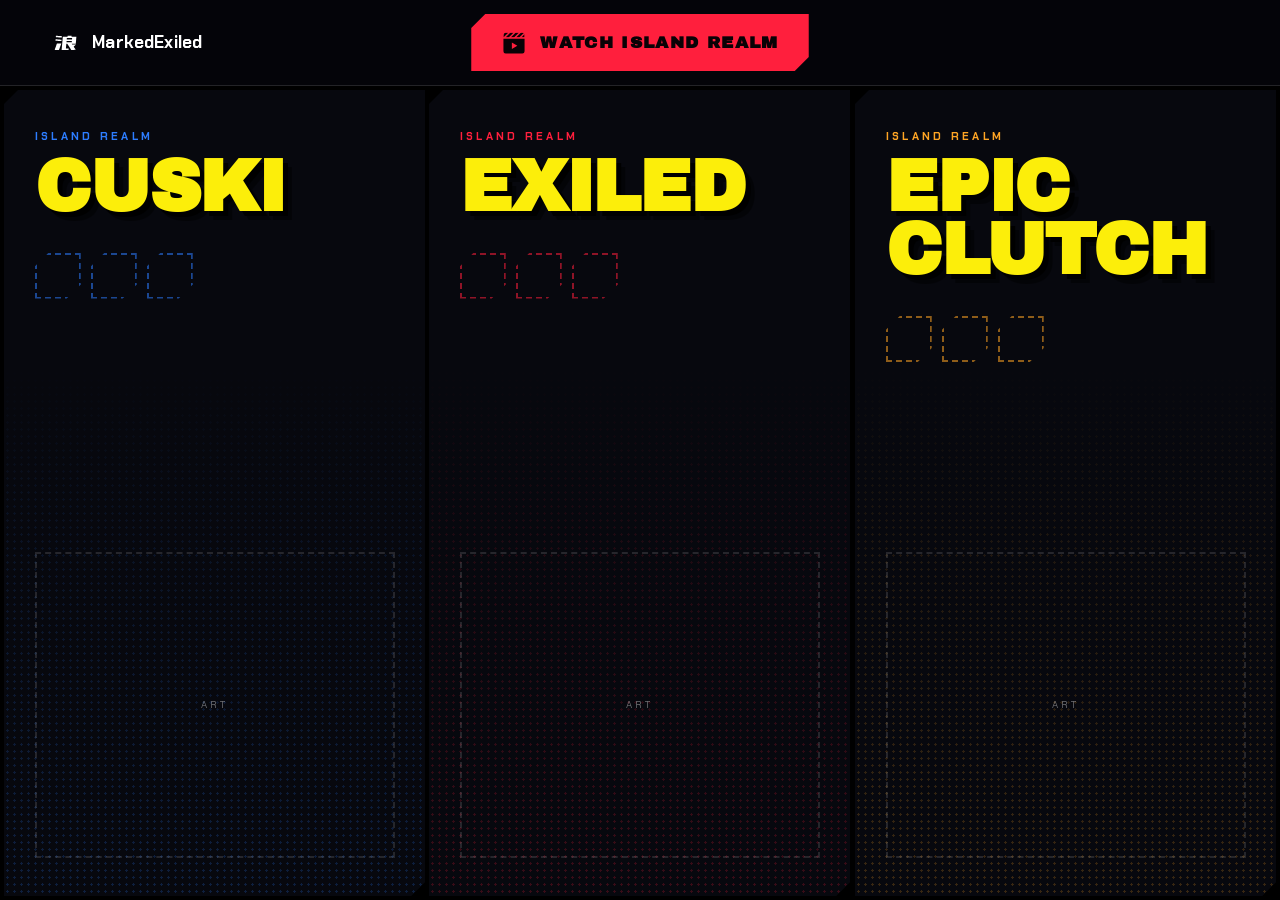
==== islandrealm/index.html @ c0cbd0d2 "Island Realm: yellow names on bare panels Removed the colour wash from behind the lettering entirely" ====
<!DOCTYPE html>
<html lang="en">
<head>
<meta charset="utf-8">
<meta name="viewport" content="width=device-width, initial-scale=1">

<title>Island Realm - Cast &amp; Socials</title>
<meta name="description" content="The cast behind Island Realm, the scripted cinematic Minecraft series: Cuski, Exiled and EpicClutch. Follow each of us, and watch the series at islandrealm.net.">
<link rel="canonical" href="https://www.markedexiled.com/islandrealm/">
<meta name="robots" content="index, follow, max-image-preview:large">
<meta name="author" content="Exiled">
<meta name="theme-color" content="#05060A">

<meta property="og:type" content="website">
<meta property="og:site_name" content="MarkedExiled">
<meta property="og:url" content="https://www.markedexiled.com/islandrealm/">
<meta property="og:title" content="Island Realm - Cast &amp; Socials">
<meta property="og:description" content="The cast behind Island Realm: Cuski, Exiled and EpicClutch.">
<meta property="og:image" content="https://www.markedexiled.com/assets/og-image.png">
<meta property="og:image:width" content="1200">
<meta property="og:image:height" content="630">
<meta property="og:locale" content="en_GB">

<meta name="twitter:card" content="summary_large_image">
<meta name="twitter:title" content="Island Realm - Cast &amp; Socials">
<meta name="twitter:description" content="The cast behind Island Realm: Cuski, Exiled and EpicClutch.">
<meta name="twitter:image" content="https://www.markedexiled.com/assets/og-image.png">

<link rel="icon" href="../assets/exiled.svg" type="image/svg+xml">
<link rel="apple-touch-icon" href="../assets/og-image.png">
<link rel="preconnect" href="https://fonts.googleapis.com">
<link rel="preconnect" href="https://fonts.gstatic.com" crossorigin>
<link rel="stylesheet" href="https://fonts.googleapis.com/css2?family=Archivo+Black&family=Chakra+Petch:wght@600;700&family=Inter:wght@400;500;600;700;800&display=swap">
<link rel="stylesheet" href="../css/tokens.css">
<link rel="stylesheet" href="../css/base.css">
<link rel="stylesheet" href="../css/islandrealm.css">
</head>

<body data-page="islandrealm">

<svg class="mark-defs" width="0" height="0" aria-hidden="true" focusable="false">
    <defs>
      <g id="exiledMark" transform="translate(0,600) scale(0.1,-0.1)" fill="currentColor" stroke="none">
        <path d="M986 4429 c-2 -8 -9 -70 -14 -139 -11 -136 -10 -140 43 -140 17 0 280 -16 584 -35 305 -19 555 -34 557 -33 7 8 24 272 17 278 -4 4 -244 21 -533 39 -289 18 -553 35 -587 38 -48 4 -64 3 -67 -8z"/>
        <path d="M3315 4355 l-7 -85 -473 0 -474 0 -5 -52 c-4 -29 -20 -213 -36 -408 -132 -1563 -180 -2130 -185 -2162 l-5 -38 694 0 693 0 7 70 c3 39 9 102 12 140 l7 70 -277 0 c-152 0 -276 3 -276 6 0 15 70 857 75 902 l6 52 87 0 87 0 405 -620 405 -620 453 0 c445 0 453 0 442 19 -5 11 -96 152 -202 313 -105 161 -193 300 -195 308 -3 10 81 97 231 240 l236 225 -340 3 -341 2 -27 -25 c-15 -14 -30 -25 -34 -25 -6 0 -118 166 -118 175 0 3 180 5 400 5 349 0 400 2 400 15 0 8 27 324 60 702 33 379 60 691 60 695 0 4 -219 9 -487 10 l-487 3 2 55 c2 30 5 67 8 83 l6 27 -400 0 -400 0 -7 -85z m901 -467 c-4 -57 -9 -122 -13 -145 l-5 -43 -525 0 -526 0 7 113 c4 61 10 127 13 145 l5 32 525 0 526 0 -7 -102z m-51 -570 c-4 -57 -10 -121 -14 -143 l-7 -40 -523 -3 -524 -2 7 82 c3 46 9 111 13 146 l6 62 524 0 525 0 -7 -102z"/>
        <path d="M925 3726 c-5 -16 -26 -269 -23 -272 4 -3 1111 -74 1159 -74 l36 0 11 137 c7 75 10 138 8 140 -4 4 -174 16 -771 52 -181 11 -349 22 -373 25 -27 2 -45 -1 -47 -8z"/>
        <path d="M1189 2883 c-6 -16 -85 -235 -175 -488 -91 -253 -191 -532 -223 -620 l-58 -160 431 -3 c236 -1 433 1 437 5 4 5 105 280 224 613 120 333 223 622 231 643 l13 37 -435 0 -434 0 -11 -27z"/>
      </g>
    </defs>
  </svg>

<!-- the clapper on the watch button -->
<svg class="mark-defs" width="0" height="0" aria-hidden="true" focusable="false">
  <defs>
    <clipPath id="irSlate">
      <path d="M92 48h328a44 44 0 0 1 44 44v56H48V92a44 44 0 0 1 44-44z"/>
    </clipPath>
    <g id="irClapper">
      <g clip-path="url(#irSlate)">
        <path d="M-120 148 L-20 48 H42 L-58 148 Z"/>
        <path d="M-16 148 L84 48 H146 L46 148 Z"/>
        <path d="M88 148 L188 48 H250 L150 148 Z"/>
        <path d="M192 148 L292 48 H354 L254 148 Z"/>
        <path d="M296 148 L396 48 H458 L358 148 Z"/>
        <path d="M400 148 L500 48 H562 L462 148 Z"/>
      </g>
      <path fill-rule="evenodd" d="M48 172h416v248a44 44 0 0 1-44 44H92a44 44 0 0 1-44-44V172z
                                   M214 244 L322 310 L214 376 Z"/>
    </g>
  </defs>
</svg>

<div class="page" id="page">

  <header class="nav ir-nav">
    <a class="nav__brand" href="/" data-wipe aria-label="MarkedExiled — home">
      <svg class="nav__mark" viewBox="0 0 600 600" aria-hidden="true" focusable="false">
        <use href="#exiledMark"/>
      </svg>
      <span class="nav__word">MarkedExiled</span>
    </a>

    <a class="watch" href="https://islandrealm.net/" target="_blank" rel="noopener">
      <svg class="watch__icon" viewBox="0 0 512 512" aria-hidden="true" focusable="false">
        <use href="#irClapper"/>
      </svg>
      <span class="watch__text glitch" data-text="Watch Island Realm">Watch Island Realm</span>
      <span class="tearlines" aria-hidden="true"></span>
    </a>

    <span class="ir-nav__pad" aria-hidden="true"></span>
  </header>

  <main class="cast">

    <section class="cast__panel cast__panel--cuski">
      <span class="cast__halftone" aria-hidden="true"></span>

      <div class="cast__top">
        <p class="cast__role">Island Realm</p>
        <h1 class="cast__name">Cuski</h1>

        <div class="cast__socials" aria-label="Cuski — socials">
          <span class="cast__slot"></span>
          <span class="cast__slot"></span>
          <span class="cast__slot"></span>
        </div>
      </div>

      <div class="cast__art" aria-hidden="true"><span>Art</span></div>
    </section>

    <section class="cast__panel cast__panel--exiled">
      <span class="cast__halftone" aria-hidden="true"></span>

      <div class="cast__top">
        <p class="cast__role">Island Realm</p>
        <h2 class="cast__name">Exiled</h2>

        <div class="cast__socials" aria-label="Exiled — socials">
          <span class="cast__slot"></span>
          <span class="cast__slot"></span>
          <span class="cast__slot"></span>
        </div>
      </div>

      <div class="cast__art" aria-hidden="true"><span>Art</span></div>
    </section>

    <section class="cast__panel cast__panel--epic">
      <span class="cast__halftone" aria-hidden="true"></span>

      <div class="cast__top">
        <p class="cast__role">Island Realm</p>
        <h2 class="cast__name">Epic<wbr>Clutch</h2>

        <div class="cast__socials" aria-label="EpicClutch — socials">
          <span class="cast__slot"></span>
          <span class="cast__slot"></span>
          <span class="cast__slot"></span>
        </div>
      </div>

      <div class="cast__art" aria-hidden="true"><span>Art</span></div>
    </section>

  </main>

</div>

<!-- ===== Page transition: the picture tears ===== -->
<div class="tear" id="tear" aria-hidden="true">
  <span class="tear__wash"></span>
  <span class="tear__feed"></span>
  <span class="tear__feed tear__feed--b"></span>
  <span class="tear__bars"></span>
  <div class="tear__halves" id="tearHalves"></div>
  <span class="tear__glow"></span>
</div>

<script src="../js/site.js"></script>
</body>
</html>
---- css/tokens.css ----
/* ============================================================
   Blackwall — design tokens
   The Blackwall is the crimson ICE barrier holding rogue AIs
   out of the Net. Red and black carry everything - there is no
   second channel. A cyan split reads as generic chromatic
   aberration; red ICE tearing through black reads as the wall.
   ============================================================ */

:root {
  /* red */
  --wall:       #FF1F3D;
  --wall-hot:   #FF4D5F;
  --wall-deep:  #8B0A1E;
  --wall-12:    rgba(255, 31, 61, 0.12);
  --wall-24:    rgba(255, 31, 61, 0.24);
  --wall-45:    rgba(255, 31, 61, 0.45);

  /* ground */
  --ground:     #05060A;
  --panel:      #0B0D12;
  --panel-hi:   #11141C;

  /* ink - names kept from the old sheet so markup ports cleanly */
  --ink:        #ffffff;
  --ink-60:     rgba(255, 255, 255, 0.62);
  --ink-40:     rgba(255, 255, 255, 0.42);
  --hairline:   rgba(255, 255, 255, 0.12);

  /* geometry */
  --nav-h:      68px;
  --edge:       clamp(18px, 4vw, 56px);
  --chamfer:    14px;
  --measure:    68ch;

  /* type */
  --display: 'Chakra Petch', 'Inter', system-ui, sans-serif;
  --body:    'Inter', system-ui, -apple-system, Segoe UI, Roboto, sans-serif;

  /* motion */
  --ease-out:  cubic-bezier(0.22, 1, 0.36, 1);
  --ease-in:   cubic-bezier(0.55, 0.05, 0.25, 1);
}

/* The chamfer polygon, cut on two opposite corners. Any element can
   opt in with `clip-path: var(--cut)` and tune its own --c. */
:root {
  --c: var(--chamfer);
  --cut: polygon(
    var(--c) 0,
    100% 0,
    100% calc(100% - var(--c)),
    calc(100% - var(--c)) 100%,
    0 100%,
    0 var(--c)
  );
}
---- css/base.css ----
/* ============================================================
   Blackwall — reset, typography, shared primitives
   ============================================================ */

*, *::before, *::after { box-sizing: border-box; }

/* The horizontal guard lives on html, not body: any overflow value on body
   turns it into a scroll container, and position:sticky then resolves against
   the body box instead of the viewport - which silently breaks the nav. */
html {
  -webkit-text-size-adjust: 100%;
  overflow-x: clip;
}

body {
  margin: 0;
  background: var(--ground);
  color: var(--ink);
  font-family: var(--body);
  font-size: 16px;
  line-height: 1.6;
  -webkit-font-smoothing: antialiased;
}

img, svg { max-width: 100%; }
a { color: inherit; }

/* the shared <defs> block that every mark <use> points at */
.mark-defs { position: absolute; width: 0; height: 0; overflow: hidden; }

.visually-hidden {
  position: absolute; width: 1px; height: 1px;
  margin: -1px; padding: 0; overflow: hidden;
  clip: rect(0 0 0 0); clip-path: inset(50%); white-space: nowrap;
}

.shell {
  width: min(1240px, 100%);
  margin-inline: auto;
  padding-inline: var(--edge);
}

/* ---------- type ---------- */

h1, h2, h3, h4 {
  font-family: var(--display);
  font-weight: 700;
  line-height: 1.04;
  letter-spacing: -0.015em;
  margin: 0;
}

/* The technical eyebrow. The trailing underscore is drawn in CSS so it
   never lands in the document's text - the copy stays exactly as written. */
.label {
  display: inline-flex;
  align-items: center;
  gap: 8px;
  font-family: var(--display);
  font-size: 12px;
  font-weight: 600;
  letter-spacing: 0.22em;
  text-transform: uppercase;
  color: var(--wall);
  margin: 0;
}
.label::before {
  content: '';
  width: 18px; height: 1px;
  background: var(--wall);
}
.label::after { content: '_'; opacity: 0.8; }

/* ---------- chamfered surfaces ---------- */

/* clip-path destroys borders, so the rule is drawn as a filled parent
   with the surface inset inside it. Both get the same cut. */
.panel {
  --c: var(--chamfer);
  position: relative;
  background: var(--hairline);
  padding: 1px;
  clip-path: var(--cut);
}
.panel--live { background: var(--wall-45); }

.panel__in {
  /* Not chamfer - 1. The inner diagonal sits at x+y = c+2b in the outer's
     coordinates, so for a true 1px perpendicular rule on the 45 degree cut
     the inner chamfer is C - b(2 - sqrt2) = C - 0.586. Using C - 1 leaves
     only 0.7px there and the rule reads thin. */
  --c: calc(var(--chamfer) - 0.586px);
  position: relative;
  height: 100%;
  background: var(--panel);
  clip-path: var(--cut);
}

/* corner brackets, drawn just inside the cut */
.brackets { position: absolute; inset: 0; pointer-events: none; }
.brackets::before,
.brackets::after {
  content: '';
  position: absolute;
  width: 16px; height: 16px;
  border: 2px solid var(--wall);
}
.brackets::before { top: 8px; right: 8px; border-left: 0; border-bottom: 0; }
.brackets::after  { bottom: 8px; left: 8px; border-right: 0; border-top: 0; }

/* ---------- buttons ---------- */

.btn {
  --c: 10px;
  display: inline-flex;
  align-items: center;
  justify-content: center;
  gap: 10px;
  padding: 13px 26px;
  font-family: var(--display);
  font-size: 13px;
  font-weight: 700;
  letter-spacing: 0.16em;
  text-transform: uppercase;
  text-decoration: none;
  color: var(--ground);
  background: var(--wall);
  border: 0;
  clip-path: var(--cut);
  cursor: pointer;
  transition: background 180ms var(--ease-out), color 180ms var(--ease-out);
}
.btn:hover { background: var(--wall-hot); }

.btn--ghost {
  --c: 10px;
  --edge-col: var(--wall-45);
  --edge-fill: var(--panel);
  color: var(--ink);
}
/* Hover fills solid and flips the text dark. The previous version set
   the fill to a 12% red over an element whose own background is the
   solid rule colour - so the fill read as solid red, and the red text
   on top of it disappeared completely. */
.btn--ghost:hover {
  --edge-col: var(--wall-hot);
  --edge-fill: var(--wall);
  color: var(--ground);
}

/* An inset box-shadow traces the rectangular border box, so on a chamfered
   element the rule simply is not drawn along the two diagonal cuts - the
   outline looks snipped off at exactly those corners. .edge paints the rule
   as the element's own background and insets the real surface on ::before,
   both clipped, so the diagonals get a rule like every other edge. */
.edge {
  --c: var(--chamfer);
  --edge-col: var(--hairline);
  --edge-fill: var(--panel);
  position: relative;
  isolation: isolate;
  background: var(--edge-col);
  clip-path: var(--cut);
}
.edge::before {
  content: '';
  position: absolute;
  inset: 1px;
  z-index: -1;
  background: var(--edge-fill);
  clip-path: polygon(
    var(--ci) 0,
    100% 0,
    100% calc(100% - var(--ci)),
    calc(100% - var(--ci)) 100%,
    0 100%,
    0 var(--ci)
  );
  --ci: calc(var(--c) - 0.586px);
}

/* ---------- glitch ---------- */

/* Red and black only. A cyan channel reads as generic chromatic
   aberration; the Blackwall is red ICE tearing through black, so the
   effect is a red ghost plus black bars that cut the text apart. */
.glitch { position: relative; display: inline-block; }

.glitch::before,
.glitch::after {
  position: absolute;
  left: 0;
  top: 0;
  width: 100%;
  opacity: 0;
  pointer-events: none;
}

/* the ghost: a displaced red copy */
.glitch::before {
  content: attr(data-text);
  color: var(--wall);
  text-shadow: 0 0 12px rgba(255, 31, 61, 0.55);
}

/* the tear: black bands that slice the glyphs */
.glitch::after {
  content: attr(data-text);
  color: var(--ground);
  -webkit-text-stroke: 1px var(--wall-45);
}

.glitch.is-glitching::before,
.glitch:hover::before { animation: tearRed 540ms steps(2, end) 3; }

.glitch.is-glitching::after,
.glitch:hover::after { animation: tearDark 540ms steps(2, end) 3; }

@keyframes tearRed {
  0%   { opacity: 0;    transform: translate3d(0, 0, 0);       clip-path: inset(0 0 100% 0); }
  12%  { opacity: 0.95; transform: translate3d(-7px, -2px, 0); clip-path: inset(4% 0 74% 0); }
  28%  { opacity: 0.9;  transform: translate3d(6px, 1px, 0);   clip-path: inset(38% 0 42% 0); }
  44%  { opacity: 0.95; transform: translate3d(-5px, 2px, 0);  clip-path: inset(66% 0 14% 0); }
  60%  { opacity: 0.85; transform: translate3d(8px, -1px, 0);  clip-path: inset(18% 0 60% 0); }
  76%  { opacity: 0.9;  transform: translate3d(-3px, 0, 0);    clip-path: inset(52% 0 28% 0); }
  100% { opacity: 0;    transform: translate3d(0, 0, 0);       clip-path: inset(0 0 100% 0); }
}

@keyframes tearDark {
  0%   { opacity: 0; transform: translate3d(0, 0, 0);      clip-path: inset(100% 0 0 0); }
  16%  { opacity: 1; transform: translate3d(5px, 0, 0);    clip-path: inset(22% 0 66% 0); }
  34%  { opacity: 1; transform: translate3d(-8px, 0, 0);   clip-path: inset(58% 0 26% 0); }
  52%  { opacity: 1; transform: translate3d(4px, 0, 0);    clip-path: inset(8% 0 82% 0); }
  70%  { opacity: 1; transform: translate3d(-6px, 0, 0);   clip-path: inset(74% 0 8% 0); }
  88%  { opacity: 1; transform: translate3d(3px, 0, 0);    clip-path: inset(40% 0 48% 0); }
  100% { opacity: 0; transform: translate3d(0, 0, 0);      clip-path: inset(100% 0 0 0); }
}

/* jittery scan bars that can be laid over any element */
.tearlines {
  position: absolute;
  inset: 0;
  pointer-events: none;
  opacity: 0;
  background: repeating-linear-gradient(
    180deg,
    transparent 0 3px,
    rgba(0, 0, 0, 0.85) 3px 4px,
    transparent 4px 9px);
  mix-blend-mode: multiply;
}
.is-tearing > .tearlines { animation: tearBars 460ms steps(2, end) 3; }

@keyframes tearBars {
  0%   { opacity: 0;   transform: translate3d(0, 0, 0); }
  20%  { opacity: 0.9; transform: translate3d(-4px, 2px, 0); }
  45%  { opacity: 0.7; transform: translate3d(5px, -3px, 0); }
  70%  { opacity: 0.9; transform: translate3d(-3px, 1px, 0); }
  100% { opacity: 0;   transform: translate3d(0, 0, 0); }
}

/* Pure CSS: vertical ICE filaments, a drifting scan band and a red core.
   No rAF loop, so it costs nothing on a phone.

   Everything is masked to fall off well before the section boundary. The
   first pass pooled the glow at the bottom edge, where the section's own
   overflow sliced it into a hard horizontal line - it read as a rendering
   fault rather than a design. Nothing touches an edge now, so the wall
   reads as a barrier standing behind the text with no visible end. */
.blackwall {
  position: absolute;
  inset: 0;
  overflow: hidden;
  pointer-events: none;
  z-index: 0;
  mask-image: linear-gradient(180deg,
    transparent 0%,
    #000 20%,
    #000 58%,
    rgba(0, 0, 0, 0.35) 80%,
    transparent 96%);
}

.blackwall__bars,
.blackwall__scan,
.blackwall__glow { position: absolute; inset: 0; }

.blackwall__bars {
  background: repeating-linear-gradient(
    90deg,
    transparent 0 22px,
    var(--wall-12) 22px 23px,
    transparent 23px 64px
  );
  mask-image: radial-gradient(120% 78% at 50% 56%, #000 12%, transparent 76%);
  animation: wallDrift 24s linear infinite;
}

/* the core: brightest behind the headline, gone long before the fold */
.blackwall__glow {
  background:
    radial-gradient(76% 46% at 50% 58%, var(--wall-24) 0%, transparent 70%),
    radial-gradient(38% 24% at 50% 62%, var(--wall-45) 0%, transparent 74%);
  opacity: 0.85;
}

.blackwall__scan {
  background: linear-gradient(
    180deg,
    transparent 0%,
    var(--wall-24) 46%,
    var(--wall-45) 50%,
    var(--wall-24) 54%,
    transparent 100%
  );
  height: 46%;
  filter: blur(14px);
  opacity: 0.5;
  animation: wallScan 11s var(--ease-in) infinite;
}

@keyframes wallDrift {
  from { background-position: 0 0; }
  to   { background-position: 64px 0; }
}
@keyframes wallScan {
  0%   { transform: translate3d(0, -70%, 0); opacity: 0; }
  14%  { opacity: 0.5; }
  82%  { opacity: 0.32; }
  100% { transform: translate3d(0, 170%, 0); opacity: 0; }
}

/* ---------- nav ---------- */

.nav {
  position: sticky;
  top: 0;
  z-index: 40;
  height: var(--nav-h);
  display: flex;
  align-items: center;
  justify-content: space-between;
  gap: 16px;
  padding-inline: var(--edge);
  background: rgba(5, 6, 10, 0.82);
  backdrop-filter: blur(10px);
  border-bottom: 1px solid var(--hairline);
}

.nav__brand {
  display: inline-flex;
  align-items: center;
  gap: 11px;
  text-decoration: none;
  color: var(--ink);
}
.nav__mark { width: 30px; height: 30px; color: var(--ink); }
.nav__word {
  font-family: var(--display);
  font-size: 17px;
  font-weight: 700;
  letter-spacing: 0.01em;
}

.nav {  }
.nav__cta { --c: 9px; padding: 10px 20px; font-size: 12px; white-space: nowrap; }

/* the pointer sits just under the CTA and nudges up at it */
.nav__point {
  position: absolute;
  top: calc(100% + 4px);
  right: calc(var(--edge) + 52px);
  font-size: 11px;
  line-height: 1;
  color: var(--wall);
  animation: pointNudge 1.8s var(--ease-in) infinite;
}
@keyframes pointNudge {
  0%, 100% { transform: translateY(2px); opacity: 0.55; }
  50%      { transform: translateY(-2px); opacity: 1; }
}

/* ---------- footer ---------- */

.footer {
  border-top: 1px solid var(--hairline);
  background: var(--panel);
  padding: clamp(40px, 7vw, 72px) 0 36px;
  margin-top: clamp(60px, 10vw, 120px);
}
.footer__top {
  display: flex;
  flex-wrap: wrap;
  gap: 32px 48px;
  justify-content: space-between;
  align-items: flex-start;
}
.footer__brand { display: inline-flex; align-items: center; gap: 11px; text-decoration: none; }
.footer__mark { width: 34px; height: 34px; color: var(--wall); }
.footer__word { font-family: var(--display); font-size: 19px; font-weight: 700; }
.footer__tag {
  margin: 8px 0 0;
  font-size: 12px;
  letter-spacing: 0.2em;
  text-transform: uppercase;
  color: var(--ink-40);
}

.footer__links { display: flex; flex-wrap: wrap; gap: 28px 44px; }
.footer__col { display: flex; flex-direction: column; gap: 9px; }
.footer__col > .label { margin-bottom: 4px; }
.footer__col a {
  color: var(--ink-60);
  font-size: 14px;
  text-decoration: none;
  transition: color 160ms var(--ease-out);
}
.footer__col a:hover { color: var(--wall); }

.footer__base {
  margin-top: clamp(28px, 5vw, 48px);
  padding-top: 20px;
  border-top: 1px solid var(--hairline);
  font-size: 12px;
  color: var(--ink-40);
}

/* ---------- entrance ---------- */

.reveal { opacity: 0; transform: translate3d(0, 16px, 0); }
.reveal.is-in {
  opacity: 1;
  transform: none;
  transition: opacity 620ms var(--ease-out) var(--rd, 0ms),
              transform 720ms var(--ease-out) var(--rd, 0ms);
}

/* ---------- motion off ---------- */

@media (prefers-reduced-motion: reduce) {
  *, *::before, *::after {
    animation-duration: 0.001ms !important;
    animation-iteration-count: 1 !important;
    transition-duration: 0.001ms !important;
  }
  .reveal { opacity: 1; transform: none; }
  .blackwall__scan { display: none; }
  .glitch::before, .glitch::after { display: none; }
  .tearlines { display: none; }
}

/* ---------- code matrix ---------- */

/* The Breach Protocol panel: solid header strip with a glyph and title,
   the grid, and a footer carrying the device legal line, a protocol
   number and a run of figures. Square, because the real one is. */
.matrix {
  position: relative;
  aspect-ratio: 1 / 1;
  display: grid;
  grid-template-rows: auto 1fr auto;
  background: #070204;
  /* a 24% red hairline vanished against the page - the panel needs a real
     edge, so this is a solid 2px rule with a little bleed around it */
  box-shadow:
    inset 0 0 0 2px var(--wall),
    0 0 0 1px rgba(255, 31, 61, 0.35),
    0 0 22px rgba(255, 31, 61, 0.25);
  overflow: hidden;
}

.matrix__head {
  display: flex;
  align-items: center;
  gap: 6px;
  padding: 5px 7px;
  background: var(--wall);
  color: #120206;
  font-family: var(--display);
  font-size: 9px;
  font-weight: 700;
  letter-spacing: 0.12em;
  text-transform: uppercase;
  white-space: nowrap;
  overflow: hidden;
}
.matrix__title { min-width: 0; overflow: hidden; }

.matrix__glyph {
  flex: 0 0 auto;
  width: 12px; height: 12px;
  background:
    linear-gradient(#120206 0 0) 0 0 / 5px 5px no-repeat,
    linear-gradient(#120206 0 0) 7px 0 / 5px 5px no-repeat,
    linear-gradient(#120206 0 0) 0 7px / 5px 5px no-repeat,
    linear-gradient(#120206 0 0) 7px 7px / 5px 5px no-repeat;
}

/* the little tick marks at the head's right, as on the real panel */
.matrix__meta { margin-left: auto; display: inline-flex; gap: 3px; }
.matrix__meta i { width: 9px; height: 2px; background: #120206; opacity: 0.75; }

/* the id floats over the body's top-right corner */
.matrix__id {
  position: absolute;
  top: 26px; right: 7px;
  font-family: var(--display);
  font-size: 7px;
  letter-spacing: 0.1em;
  color: rgba(255, 31, 61, 0.55);
}

.matrix__cells {
  display: grid;
  grid-template-columns: repeat(var(--n, 5), 1fr);
  grid-auto-rows: 1fr;
  align-content: center;
  padding: 4px 5px;
  gap: 1px;
}

.matrix__cells i {
  display: grid;
  place-items: center;
  font-family: var(--display);
  font-size: clamp(7px, 0.78vw, 13px);
  font-weight: 700;
  font-style: normal;
  letter-spacing: 0.06em;
  color: rgba(255, 31, 61, 0.4);
  transition: color 60ms linear, background 60ms linear;
}

/* The row and column the cursor sits on. This is a background band only -
   recolouring the bytes made the highlight read as a text state rather
   than as the axis the cursor is travelling along. */
.matrix__cells i.is-row,
.matrix__cells i.is-col { background: rgba(255, 31, 61, 0.24); }

/* the crossing is a touch stronger */
.matrix__cells i.is-row.is-col { background: rgba(255, 31, 61, 0.36); }

/* taken into the buffer */
.matrix__cells i.is-picked { color: #120206; background: var(--wall); }

/* the cursor itself: a box around the byte being selected */
.matrix__cells i.is-head {
  position: relative;
  background: #fff;
  color: #120206;
  outline: 2px solid #fff;
  outline-offset: 1px;
  box-shadow: 0 0 16px var(--wall-hot), 0 0 34px rgba(255, 31, 61, 0.6);
  z-index: 1;
}

/* ---------- the footer strip ---------- */

.matrix__foot {
  position: relative;
  display: grid;
  grid-template-columns: auto 1fr auto auto;
  align-items: center;
  gap: 6px;
  padding: 4px 6px;
  border-top: 1px solid var(--wall-24);
  font-family: var(--display);
  font-size: 5.5px;
  line-height: 1.25;
  letter-spacing: 0.04em;
  text-transform: uppercase;
  color: rgba(255, 31, 61, 0.55);
}

.matrix__fglyph {
  width: 14px; height: 14px;
  background:
    linear-gradient(var(--wall) 0 0) 0 0 / 14px 3px no-repeat,
    linear-gradient(var(--wall) 0 0) 0 5px / 9px 3px no-repeat,
    linear-gradient(var(--wall) 0 0) 0 10px / 14px 3px no-repeat;
}

.matrix__legal {
  min-width: 0;
  max-height: 14px;
  overflow: hidden;
  opacity: 0.6;
}

.matrix__nums { display: grid; grid-template-columns: 1fr 1fr; gap: 0 5px; }
.matrix__nums b { font-weight: 600; opacity: 0.8; }

.matrix__proto { color: var(--wall); font-weight: 700; opacity: 0.85; }

.matrix__strip {
  width: 22px; height: 12px;
  background: repeating-linear-gradient(90deg, var(--wall) 0 2px, transparent 2px 4px);
  opacity: 0.55;
}

/* very small panels drop the chatter rather than squashing it */
@media (max-width: 820px) {
  .matrix__legal, .matrix__nums { display: none; }
  .matrix__foot { grid-template-columns: auto 1fr auto; }
}

/* ---------- scan-line tear (transitions) ---------- */

/* The picture rips: fine scan lines, dozens of displaced half-lines at
   random heights, a red bloom, and a wash that goes opaque early so the
   document swap underneath is never visible. The page barely moves -
   the tear does the work, not a shake. */
.tear {
  position: fixed;
  inset: 0;
  z-index: 95;
  pointer-events: none;
  opacity: 0;
  overflow: hidden;
}
.tear.is-on { opacity: 1; }

.tear__wash,
.tear__bars,
.tear__halves,
.tear__glow { position: absolute; inset: 0; }

/* the backdrop that hides the swap */
.tear__wash {
  background:
    radial-gradient(120% 80% at 50% 50%, rgba(60, 2, 12, 0.96) 0%, rgba(5, 6, 10, 0.99) 68%),
    var(--ground);
  opacity: 0;
}

/* The footage: the datamosh pass, levels normalised and mapped to red,
   black and white. One clip, not four - stacking all of them turned the
   screen to mush and you could not read any single effect. Laid in twice
   at different scales so a one-second loop does not read as a loop. */
.tear__feed {
  position: absolute;
  inset: -6%;
  background: url('../assets/tear.webp') center / cover no-repeat;
  opacity: 0;
  mix-blend-mode: screen;
}
.tear__feed--b {
  inset: -16%;
  transform: scaleX(-1) scaleY(1.22);
  mix-blend-mode: lighten;
}

.tear.is-leaving .tear__feed    { animation: feedIn 400ms steps(4, end) forwards; }
.tear.is-leaving .tear__feed--b { animation: feedInB 400ms steps(3, end) forwards; }

@keyframes feedIn {
  0%   { opacity: 0;    transform: translate3d(0, 0, 0) scale(1.04); }
  16%  { opacity: 1;    transform: translate3d(-10px, 5px, 0) scale(1.09); }
  52%  { opacity: 0.9;  transform: translate3d(8px, -6px, 0) scale(1.02); }
  80%  { opacity: 0.96; transform: translate3d(-4px, 2px, 0) scale(1.07); }
  100% { opacity: 0.78; transform: translate3d(0, 0, 0) scale(1.03); }
}
@keyframes feedInB {
  0%   { opacity: 0;    }
  22%  { opacity: 0.7;  }
  62%  { opacity: 0.42; }
  100% { opacity: 0.58; }
}

/* Fine full-width scan lines. These need an explicit opacity:0 base -
   the layer is otherwise always painted, and the arriving fade then had
   static lines sitting over the page it was revealing. */
.tear__bars {
  background: repeating-linear-gradient(
    180deg,
    rgba(255, 31, 61, 0.42) 0 1px,
    transparent 1px 3px,
    rgba(255, 255, 255, 0.07) 3px 4px,
    transparent 4px 7px);
  mix-blend-mode: screen;
  opacity: 0;
}

/* the half-lines themselves */
.tear__half {
  position: absolute;
  background: var(--wall);
  box-shadow: 0 0 10px rgba(255, 31, 61, 0.8);
  opacity: 0;
  will-change: transform, opacity;
}
.tear__half.is-hot {
  background: #fff;
  box-shadow: 0 0 16px #fff, 0 0 34px var(--wall-hot);
}

.tear.is-leaving .tear__half {
  animation: halfRip 200ms steps(2, end) infinite;
  animation-delay: var(--d, 0ms);
}

@keyframes halfRip {
  0%   { opacity: 0;    transform: translate3d(0, 0, 0) scaleY(1); }
  18%  { opacity: 1;    transform: translate3d(var(--dx, 0), 0, 0) scaleY(1.9); }
  40%  { opacity: 0.25; transform: translate3d(calc(var(--dx, 0) * -0.55), 0, 0) scaleY(0.6); }
  62%  { opacity: 1;    transform: translate3d(calc(var(--dx, 0) * 0.78), 0, 0) scaleY(1.4); }
  84%  { opacity: 0.5;  transform: translate3d(calc(var(--dx, 0) * -0.3), 0, 0) scaleY(1); }
  100% { opacity: 0;    transform: translate3d(0, 0, 0) scaleY(1); }
}

/* the bloom */
.tear__glow {
  background:
    radial-gradient(90% 44% at 50% 38%, rgba(255, 31, 61, 0.4) 0%, transparent 70%),
    radial-gradient(70% 30% at 50% 72%, rgba(255, 77, 95, 0.3) 0%, transparent 72%);
  mix-blend-mode: screen;
  opacity: 0;
}
.tear.is-leaving .tear__glow { animation: tearGlow 300ms ease-out infinite alternate; }

@keyframes tearGlow {
  0%   { opacity: 0.35; }
  100% { opacity: 0.85; }
}

.tear.is-leaving .tear__bars { animation: tearScan 190ms steps(3, end) infinite; }

@keyframes tearScan {
  0%   { transform: translate3d(0, 0, 0);     opacity: 0.9; }
  33%  { transform: translate3d(-5px, 6px, 0); opacity: 0.45; }
  66%  { transform: translate3d(4px, -4px, 0); opacity: 0.85; }
  100% { transform: translate3d(0, 2px, 0);    opacity: 0.6; }
}

/* Leaving: 400ms of glitch, and the wash is solid black by the end of it
   so the document swap happens behind a flat screen. */
.tear.is-leaving .tear__wash { animation: tearWash 340ms ease-in forwards; }
@keyframes tearWash {
  0%   { opacity: 0; }
  70%  { opacity: 0.9; }
  100% { opacity: 1; }
}

/* Arriving is not a glitch - the new page comes up out of flat black, so
   the only thing running is the wash lifting. The feed, half-lines, bars
   and bloom are all scoped to .is-leaving and never fire here. */
.tear.is-arriving .tear__wash {
  background: var(--ground);
  animation: tearClear 1000ms cubic-bezier(0.33, 0, 0.2, 1) forwards;
}
@keyframes tearClear {
  0%   { opacity: 1; }
  38%  { opacity: 0.88; }
  100% { opacity: 0; }
}

/* A nudge, not a shake - the tear carries the violence, the page just
   loses its footing slightly. */
.is-tearing-page { animation: pageJudder 300ms steps(2, end) infinite; }
@keyframes pageJudder {
  0%   { transform: translate3d(0, 0, 0); }
  30%  { transform: translate3d(-2px, 1px, 0); }
  60%  { transform: translate3d(2px, -1px, 0); }
  100% { transform: translate3d(0, 0, 0); }
}

@media (prefers-reduced-motion: reduce) {
  .tear { display: none; }
  .is-tearing-page { animation: none; }
}

/* ---------- code matrix ---------- */

.matrix { position: relative; }

.matrix__cells {
  display: grid;
  grid-template-columns: repeat(var(--n, 5), 1fr);
  gap: 2px;
}

.matrix__cells i {
  display: grid;
  place-items: center;
  padding: 2px 0;
  font-family: var(--display);
  font-size: clamp(8px, 0.95vw, 12px);
  font-weight: 700;
  font-style: normal;
  letter-spacing: 0.06em;
  color: rgba(255, 31, 61, 0.42);
  transition: color 90ms linear, background 90ms linear;
}

/* the row or column the cursor is locked to */
.matrix__cells i.is-axis {
  color: var(--wall-hot);
  background: rgba(255, 31, 61, 0.12);
}

/* taken into the buffer */
.matrix__cells i.is-picked {
  color: var(--ground);
  background: var(--wall);
}

/* where the cursor is right now */
.matrix__cells i.is-head {
  background: #fff;
  color: var(--ground);
  box-shadow: 0 0 12px var(--wall-hot);
}

/* ---------- scan-line tear (transitions) ---------- */

/* Horizontal bars that rip across the screen, half-lines displaced
   sideways, red on black. This is the transition - no veil, no mark. */
.tear {
  position: fixed;
  inset: 0;
  z-index: 95;
  pointer-events: none;
  opacity: 0;
  overflow: hidden;
}

.tear__bars,
.tear__slabs,
.tear__wash { position: absolute; inset: -10% 0; }

/* fine scan lines */
.tear__bars {
  background: repeating-linear-gradient(
    180deg,
    rgba(255, 31, 61, 0.55) 0 2px,
    transparent 2px 5px,
    rgba(255, 31, 61, 0.22) 5px 6px,
    transparent 6px 11px);
}

/* fat displaced slabs, the ones that read as the picture tearing */
.tear__slabs {
  background:
    linear-gradient(180deg, transparent 0 6%,  var(--wall) 6% 8%,   transparent 8% 18%),
    linear-gradient(180deg, transparent 0 23%, #fff 23% 23.7%,      transparent 23.7% 31%),
    linear-gradient(180deg, transparent 0 38%, var(--wall-hot) 38% 41%, transparent 41% 49%),
    linear-gradient(180deg, transparent 0 56%, var(--wall) 56% 57%,  transparent 57% 66%),
    linear-gradient(180deg, transparent 0 71%, #fff 71% 71.6%,       transparent 71.6% 79%),
    linear-gradient(180deg, transparent 0 86%, var(--wall) 86% 89%,  transparent 89% 96%);
}

.tear__wash { background: var(--ground); opacity: 0; }

.tear.is-on { opacity: 1; }
.tear.is-on .tear__bars  { animation: tearScan 460ms steps(3, end) infinite; }
.tear.is-on .tear__slabs { animation: tearSlab 300ms steps(2, end) infinite; }
.tear.is-leaving .tear__wash  { animation: tearWash 620ms ease-in forwards; }

/* leaving: the wash goes opaque so the next document can load behind it */
@keyframes tearWash {
  0%   { opacity: 0; }
  55%  { opacity: 0.55; }
  100% { opacity: 1; }
}

@keyframes tearScan {
  0%   { transform: translate3d(0, 0, 0); opacity: 0.9; }
  33%  { transform: translate3d(-9px, 7px, 0); opacity: 0.5; }
  66%  { transform: translate3d(7px, -5px, 0); opacity: 0.85; }
  100% { transform: translate3d(0, 3px, 0); opacity: 0.6; }
}

@keyframes tearSlab {
  0%   { transform: translate3d(0, 0, 0)     scaleY(1); opacity: 0.85; }
  25%  { transform: translate3d(-26px, 0, 0) scaleY(1.4); opacity: 1; }
  50%  { transform: translate3d(18px, 0, 0)  scaleY(0.7); opacity: 0.7; }
  75%  { transform: translate3d(-11px, 0, 0) scaleY(1.2); opacity: 1; }
  100% { transform: translate3d(0, 0, 0)     scaleY(1); opacity: 0.8; }
}

/* arriving: the wash starts opaque and lifts away */
.tear.is-arriving .tear__wash { animation: tearClear 520ms ease-out forwards; }
@keyframes tearClear {
  0%   { opacity: 1; }
  100% { opacity: 0; }
}

/* the page itself judders while the tear runs */
.is-tearing-page { animation: pageJudder 300ms steps(2, end) infinite; }
@keyframes pageJudder {
  0%   { transform: translate3d(0, 0, 0); }
  25%  { transform: translate3d(-6px, 2px, 0); }
  50%  { transform: translate3d(5px, -3px, 0); }
  75%  { transform: translate3d(-3px, 1px, 0); }
  100% { transform: translate3d(0, 0, 0); }
}

@media (prefers-reduced-motion: reduce) {
  .tear { display: none; }
  .is-tearing-page { animation: none; }
}

/* ---------- attribution ---------- */

/* A card, built from the same chamfered panel and corner brackets as the
   ones on the home page, sitting under the footer brand. The first pass
   was an 11px caption above the copyright and was far too easy to miss. */
.credit {
  --c: 11px;
  display: inline-block;
  margin-top: clamp(18px, 3vw, 26px);
  max-width: 300px;
}
.credit:hover { background: var(--wall-45); }

.credit__in {
  padding: 15px 18px 16px;
  transition: background 220ms var(--ease-out);
}
.credit:hover .credit__in { background: var(--panel-hi); }

.credit__label { margin: 0 0 9px; font-size: 10px; }

.credit__line {
  margin: 0;
  font-family: var(--display);
  font-size: 13px;
  font-weight: 600;
  line-height: 1.45;
  color: var(--ink-60);
}
.credit__line a {
  /* inline-block so a narrow card breaks between the two titles rather
     than through the middle of one of them */
  display: inline-block;
  color: var(--ink);
  text-decoration: none;
  border-bottom: 1px solid var(--wall-45);
  transition: color 160ms var(--ease-out), border-color 160ms var(--ease-out);
}
.credit__line a:hover { color: var(--wall); border-bottom-color: var(--wall); }
.credit__slash { color: var(--wall); margin: 0 3px; }

@media (max-width: 620px) {
  .credit { max-width: 100%; }
}

/* ---------- nav on small screens ---------- */

/* "Promote Your Business" is long; at 350px it wraps to three lines and
   triples the nav height. The mark alone carries the brand there - the
   wordmark is still in the footer. */
@media (max-width: 620px) {
  .nav__word { display: none; }
  .nav__cta { padding: 9px 14px; font-size: 10.5px; letter-spacing: 0.12em; }
  .nav__point { right: calc(var(--edge) + 34px); }
}
---- css/islandrealm.css ----
/* ============================================================
   Island Realm — cast and socials

   Three equal panels, one per cast member, each with its own
   colour. Comic treatment: halftone, hard gutters, chamfered
   corners and titlecard lettering with a solid offset shadow.

   Titlecards are set in Integral CF (Connary Fagen), which is
   commercial and cannot be bundled here. It is first in the
   stack, so a licensed or locally installed copy wins; Archivo
   Black ships as the fallback, being the closest free match for
   its heavy geometric cut.

   To use the real one, drop the licensed files in
   assets/fonts/ and uncomment the @font-face below.
   ============================================================ */

/*
@font-face {
  font-family: 'Integral CF';
  src: url('../assets/fonts/IntegralCF-Bold.woff2') format('woff2');
  font-weight: 700;
  font-display: swap;
}
*/

:root {
  --titlecard: 'Integral CF', 'Archivo Black', 'Chakra Petch', system-ui, sans-serif;

  /* the Edgerunners hero yellow, straight off cyberpunk.net */
  --ir-yellow: #FCEE0A;

  --ir-blue:   #2D7DFF;
  --ir-red:    #FF1F3D;
  --ir-amber:  #FFA524;

  --ir-nav-h:  86px;
  --gutter:    4px;
}

body[data-page="islandrealm"] { background: #04050A; }

/* ---------- nav ---------- */

/* Three columns so the button is centred on the viewport rather than
   pushed around by however wide the brand happens to be. */
.ir-nav {
  height: var(--ir-nav-h);
  display: grid;
  grid-template-columns: 1fr auto 1fr;
  align-items: center;
}
.ir-nav__pad { display: block; }

.watch {
  --c: 13px;
  position: relative;
  overflow: hidden;
  display: inline-flex;
  align-items: center;
  gap: 13px;
  padding: 15px 30px;
  background: var(--ir-red);
  color: #0A0206;
  text-decoration: none;
  clip-path: var(--cut);
  box-shadow: 0 0 30px rgba(255, 31, 61, 0.4), 0 0 80px rgba(255, 31, 61, 0.18);
  transition: box-shadow 200ms var(--ease-out);
}

.watch__icon { width: 26px; height: 26px; fill: currentColor; flex: 0 0 auto; position: relative; z-index: 1; }

.watch__text {
  position: relative;
  z-index: 1;
  font-family: var(--titlecard);
  font-size: clamp(13px, 1.5vw, 17px);
  font-weight: 700;
  letter-spacing: 0.08em;
  text-transform: uppercase;
  white-space: nowrap;
}

/* It glitches on its own every few seconds so it pulls the eye, and
   holds the glitch while hovered. */
.watch__text::before,
.watch__text::after { animation-iteration-count: 1; }

.watch { animation: watchJudder 5.5s steps(2, end) infinite; }
.watch .tearlines { animation: watchBars 5.5s steps(2, end) infinite; }
.watch__text.glitch::before { animation: tearRed 5.5s steps(2, end) infinite; }
.watch__text.glitch::after  { animation: tearDark 5.5s steps(2, end) infinite; }

/* hover drops the long quiet stretch and just runs it */
.watch:hover { box-shadow: 0 0 44px rgba(255, 31, 61, 0.6), 0 0 110px rgba(255, 31, 61, 0.26); }
.watch:hover { animation: watchJudder 260ms steps(2, end) infinite; }
.watch:hover .tearlines { animation: tearBars 300ms steps(2, end) infinite; }
.watch:hover .watch__text.glitch::before { animation: tearRed 420ms steps(2, end) infinite; }
.watch:hover .watch__text.glitch::after  { animation: tearDark 420ms steps(2, end) infinite; }

/* mostly still, with a short burst near the end of each cycle */
@keyframes watchJudder {
  0%, 86%  { transform: translate3d(0, 0, 0); }
  89%      { transform: translate3d(-3px, 1px, 0); }
  92%      { transform: translate3d(3px, -1px, 0); }
  95%      { transform: translate3d(-2px, 0, 0); }
  100%     { transform: translate3d(0, 0, 0); }
}
@keyframes watchBars {
  0%, 85%  { opacity: 0; transform: translate3d(0, 0, 0); }
  88%      { opacity: 0.85; transform: translate3d(-4px, 2px, 0); }
  93%      { opacity: 0.6;  transform: translate3d(3px, -2px, 0); }
  97%      { opacity: 0; }
  100%     { opacity: 0; }
}

/* ---------- the three panels ---------- */

.cast {
  display: grid;
  grid-template-columns: repeat(3, 1fr);
  gap: var(--gutter);
  min-height: calc(100svh - var(--ir-nav-h));
  background: #000;
  padding: var(--gutter);
}

.cast__panel {
  --c: 22px;
  /* the name is sized against the panel, not the viewport - at 5.4vw the
     longest of the three ran 228px past its own column */
  container-type: inline-size;
  position: relative;
  overflow-x: clip;
  display: flex;
  flex-direction: column;
  justify-content: space-between;
  overflow: hidden;
  isolation: isolate;
  padding: clamp(24px, 3vw, 46px) clamp(18px, 2.4vw, 38px);
  background: #07080E;
  clip-path: var(--cut);
}

.cast__panel--cuski  { --ink: var(--ir-blue); }
.cast__panel--exiled { --ink: var(--ir-red); }
.cast__panel--epic   { --ink: var(--ir-amber); }

/* Comic halftone, now kept clear of the lettering and building toward
   the art block instead. Nothing coloured sits behind the names. */
.cast__halftone {
  position: absolute;
  inset: 0;
  z-index: 1;
  pointer-events: none;
  background-image: radial-gradient(var(--ink) 1.1px, transparent 1.2px);
  background-size: 7px 7px;
  opacity: 0.2;
  mask-image: linear-gradient(180deg, transparent 0%, transparent 34%, rgba(0, 0, 0, 0.5) 58%, #000 100%);
}

.cast__top { position: relative; z-index: 2; }

.cast__role {
  margin: 0 0 10px;
  font-family: var(--display);
  font-size: 11px;
  font-weight: 700;
  letter-spacing: 0.3em;
  text-transform: uppercase;
  color: var(--ink);
}

/* titlecard lettering: heavy, tight, with a solid offset shadow the way
   comic nameplates are set */
.cast__name {
  margin: 0;
  font-family: var(--titlecard);
  font-size: clamp(2.4rem, 20cqw, 7.5rem);
  font-weight: 700;
  line-height: 0.88;
  letter-spacing: -0.015em;
  text-transform: uppercase;
  color: var(--ir-yellow);
  /* a long name stacks on the <wbr> rather than running out of its panel */
  overflow-wrap: break-word;
  text-shadow:
    5px 5px 0 #000,
    9px 9px 0 rgba(0, 0, 0, 0.45);
}

/* ---------- socials (filled in later) ---------- */

.cast__socials {
  display: flex;
  flex-wrap: wrap;
  gap: 10px;
  margin-top: clamp(20px, 2.6vw, 34px);
}

.cast__slot {
  --c: 8px;
  width: 46px;
  height: 46px;
  border: 2px dashed color-mix(in srgb, var(--ink) 55%, transparent);
  clip-path: var(--cut);
}

/* ---------- art (dropped in later) ---------- */

.cast__art {
  position: relative;
  z-index: 2;
  margin-top: clamp(30px, 5vh, 70px);
  min-height: clamp(160px, 34vh, 340px);
  display: grid;
  place-items: center;
  border: 2px dashed rgba(255, 255, 255, 0.12);
}
.cast__art span {
  font-family: var(--display);
  font-size: 10px;
  letter-spacing: 0.32em;
  text-transform: uppercase;
  color: var(--ink-40);
}

/* ---------- stacked on small screens ---------- */

@media (max-width: 900px) {
  .cast { grid-template-columns: 1fr; min-height: 0; }
  .cast__panel { min-height: 70svh; }
  .cast__art { min-height: clamp(140px, 26vh, 240px); }
}

@media (max-width: 620px) {
  .ir-nav { height: 72px; }
  .watch { padding: 11px 15px; gap: 9px; }
  .watch__icon { width: 20px; height: 20px; }
  .watch__text { font-size: 11px; letter-spacing: 0.07em; }
  .cast__name { font-size: clamp(2.6rem, 22cqw, 5.5rem); }
}
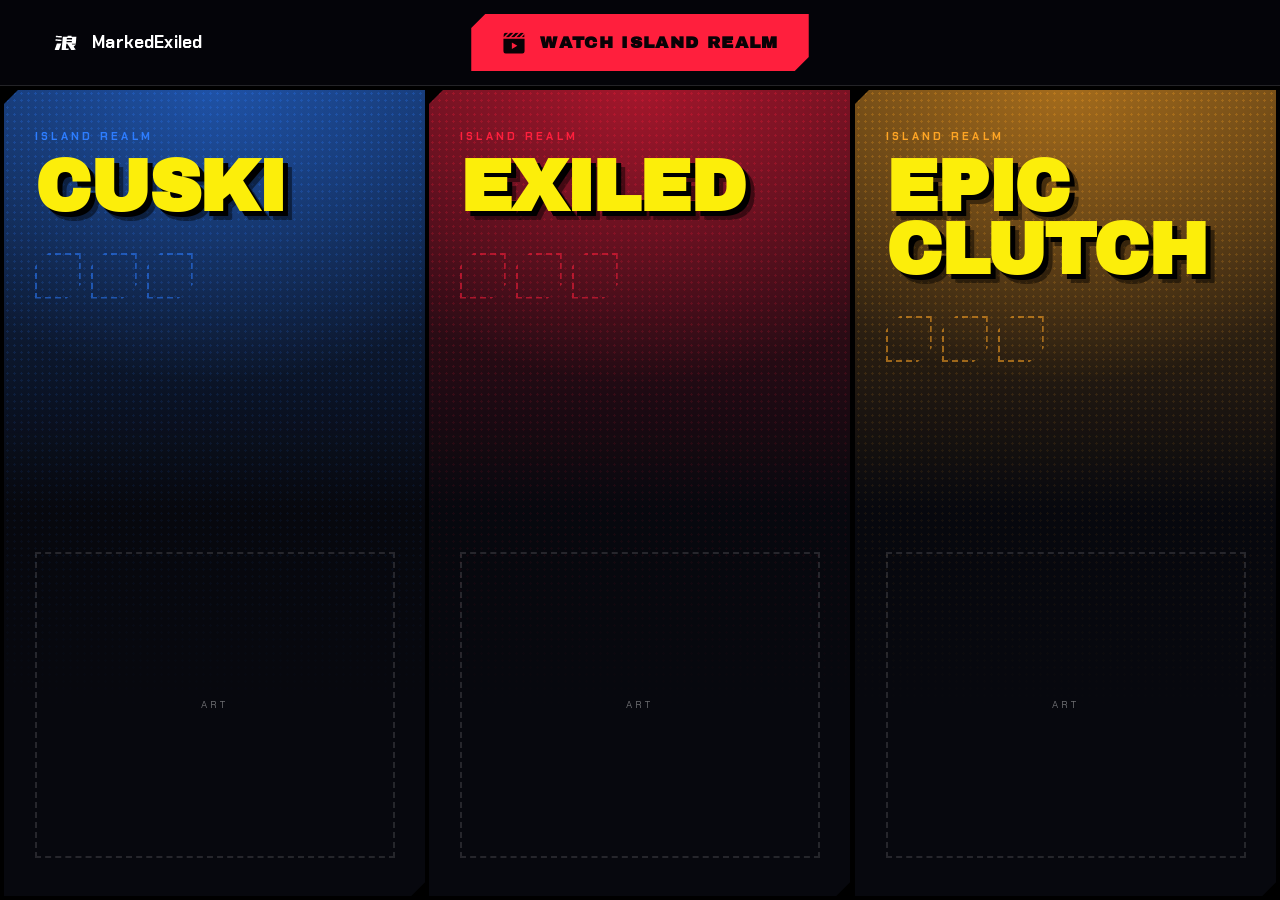
==== commit 134a3996: "Island Realm: put the wash and halftone back I over-read the last note and stripped the coloured bac" ====
--- a/islandrealm/index.html
+++ b/islandrealm/index.html
@@ -95,6 +95,7 @@
 
     <section class="cast__panel cast__panel--cuski">
       <span class="cast__halftone" aria-hidden="true"></span>
+      <span class="cast__wash" aria-hidden="true"></span>
 
       <div class="cast__top">
         <p class="cast__role">Island Realm</p>
@@ -112,6 +113,7 @@
 
     <section class="cast__panel cast__panel--exiled">
       <span class="cast__halftone" aria-hidden="true"></span>
+      <span class="cast__wash" aria-hidden="true"></span>
 
       <div class="cast__top">
         <p class="cast__role">Island Realm</p>
@@ -129,6 +131,7 @@
 
     <section class="cast__panel cast__panel--epic">
       <span class="cast__halftone" aria-hidden="true"></span>
+      <span class="cast__wash" aria-hidden="true"></span>
 
       <div class="cast__top">
         <p class="cast__role">Island Realm</p>
--- a/css/islandrealm.css
+++ b/css/islandrealm.css
@@ -146,8 +146,18 @@
 .cast__panel--exiled { --ink: var(--ir-red); }
 .cast__panel--epic   { --ink: var(--ir-amber); }
 
-/* Comic halftone, now kept clear of the lettering and building toward
-   the art block instead. Nothing coloured sits behind the names. */
+/* colour bleeding down from the top of each panel */
+.cast__wash {
+  position: absolute;
+  inset: 0;
+  z-index: 0;
+  pointer-events: none;
+  background:
+    linear-gradient(180deg, color-mix(in srgb, var(--ink) 34%, transparent) 0%, transparent 52%),
+    radial-gradient(120% 52% at 50% 0%, color-mix(in srgb, var(--ink) 44%, transparent) 0%, transparent 70%);
+}
+
+/* comic halftone, densest at the top where the colour is */
 .cast__halftone {
   position: absolute;
   inset: 0;
@@ -155,8 +165,8 @@
   pointer-events: none;
   background-image: radial-gradient(var(--ink) 1.1px, transparent 1.2px);
   background-size: 7px 7px;
-  opacity: 0.2;
-  mask-image: linear-gradient(180deg, transparent 0%, transparent 34%, rgba(0, 0, 0, 0.5) 58%, #000 100%);
+  opacity: 0.26;
+  mask-image: linear-gradient(180deg, #000 0%, rgba(0, 0, 0, 0.35) 42%, transparent 78%);
 }
 
 .cast__top { position: relative; z-index: 2; }
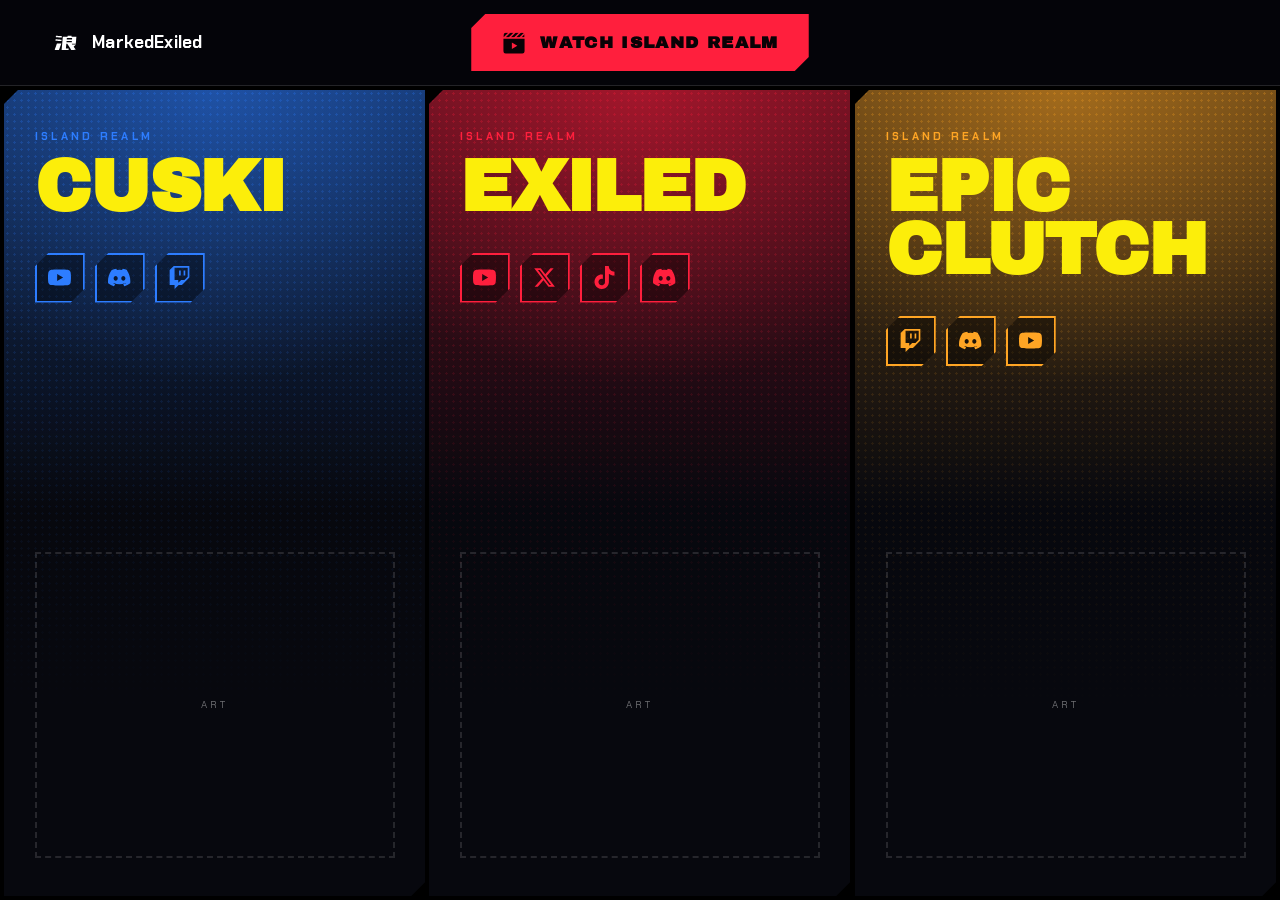
==== commit d860c001: "Island Realm: real socials with per-platform icons Ten links in, each with its own mark - YouTube, D" ====
--- a/islandrealm/index.html
+++ b/islandrealm/index.html
@@ -67,6 +67,12 @@
       <path fill-rule="evenodd" d="M48 172h416v248a44 44 0 0 1-44 44H92a44 44 0 0 1-44-44V172z
                                    M214 244 L322 310 L214 376 Z"/>
     </g>
+    <!-- social marks -->
+    <g id="ic-youtube"><path d="M23.498 6.186a3.016 3.016 0 0 0-2.122-2.136C19.505 3.545 12 3.545 12 3.545s-7.505 0-9.377.505A3.017 3.017 0 0 0 .502 6.186C0 8.07 0 12 0 12s0 3.93.502 5.814a3.016 3.016 0 0 0 2.122 2.136c1.871.505 9.376.505 9.376.505s7.505 0 9.377-.505a3.015 3.015 0 0 0 2.122-2.136C24 15.93 24 12 24 12s0-3.93-.502-5.814zM9.545 15.568V8.432L15.818 12l-6.273 3.568z"/></g>
+    <g id="ic-discord"><path d="M20.317 4.37a19.79 19.79 0 0 0-4.885-1.515.074.074 0 0 0-.079.037c-.21.375-.444.865-.608 1.25a18.27 18.27 0 0 0-5.487 0 12.64 12.64 0 0 0-.617-1.25.077.077 0 0 0-.079-.037A19.736 19.736 0 0 0 3.677 4.37a.07.07 0 0 0-.032.027C.533 9.046-.32 13.58.1 18.058a.082.082 0 0 0 .031.056 19.9 19.9 0 0 0 5.993 3.03.078.078 0 0 0 .084-.028c.462-.63.874-1.295 1.226-1.994a.076.076 0 0 0-.041-.106 13.1 13.1 0 0 1-1.872-.892.077.077 0 0 1-.008-.128c.126-.094.252-.192.372-.291a.074.074 0 0 1 .078-.011c3.928 1.793 8.18 1.793 12.061 0a.074.074 0 0 1 .079.01c.12.099.246.198.373.292a.077.077 0 0 1-.7.128c-.598.349-1.22.645-1.873.891a.077.077 0 0 0-.04.107c.36.698.772 1.362 1.225 1.993a.076.076 0 0 0 .084.029 19.839 19.839 0 0 0 6.002-3.03.077.077 0 0 0 .032-.055c.5-5.177-.838-9.674-3.549-13.66a.061.061 0 0 0-.031-.029zM8.02 15.331c-1.183 0-2.157-1.085-2.157-2.419 0-1.333.956-2.419 2.157-2.419 1.211 0 2.176 1.095 2.157 2.42 0 1.333-.956 2.418-2.157 2.418zm7.975 0c-1.183 0-2.157-1.085-2.157-2.419 0-1.333.955-2.419 2.157-2.419 1.21 0 2.176 1.095 2.157 2.42 0 1.333-.946 2.418-2.157 2.418z"/></g>
+    <g id="ic-twitch"><path d="M11.571 4.714h1.715v5.143H11.57zm4.715 0H18v5.143h-1.714zM6 0 1.714 4.286v15.428h5.143V24l4.286-4.286h3.428L22.286 12V0zm14.571 11.143-3.428 3.428h-3.429l-3 3v-3H6.857V1.714h13.714z"/></g>
+    <g id="ic-x"><path d="M18.244 2.25h3.308l-7.227 8.26 8.502 11.24H16.17l-5.214-6.817L4.99 21.75H1.68l7.73-8.835L1.254 2.25H8.08l4.713 6.231zm-1.161 17.52h1.833L7.084 4.126H5.117z"/></g>
+    <g id="ic-tiktok"><path d="M12.525.02c1.31-.02 2.61-.01 3.91-.02.08 1.53.63 3.09 1.75 4.17 1.12 1.11 2.7 1.62 4.24 1.79v4.03c-1.44-.05-2.89-.35-4.2-.97-.57-.26-1.1-.59-1.62-.93-.01 2.92.01 5.84-.02 8.75-.08 1.4-.54 2.79-1.35 3.94-1.31 1.92-3.58 3.17-5.91 3.21-1.43.08-2.86-.31-4.08-1.03-2.02-1.19-3.44-3.37-3.65-5.71-.02-.5-.03-1-.01-1.49.18-1.9 1.12-3.72 2.58-4.96 1.66-1.44 3.98-2.13 6.15-1.72.02 1.48-.04 2.96-.04 4.44-.99-.32-2.15-.23-3.02.37-.63.41-1.11 1.04-1.36 1.75-.21.51-.15 1.07-.14 1.61.24 1.64 1.82 3.02 3.5 2.87 1.12-.01 2.19-.66 2.77-1.61.19-.33.4-.67.41-1.06.1-1.79.06-3.57.07-5.36.01-4.03-.01-8.05.02-12.07z"/></g>
   </defs>
 </svg>
 
@@ -102,9 +108,15 @@
         <h1 class="cast__name">Cuski</h1>
 
         <div class="cast__socials" aria-label="Cuski — socials">
-          <span class="cast__slot"></span>
-          <span class="cast__slot"></span>
-          <span class="cast__slot"></span>
+          <a class="cast__social" href="https://youtube.com/@cuskibuu" target="_blank" rel="noopener" aria-label="Cuski on YouTube">
+            <svg viewBox="0 0 24 24" aria-hidden="true" focusable="false"><use href="#ic-youtube"/></svg>
+          </a>
+          <a class="cast__social" href="https://discord.gg/krMJspazZ6" target="_blank" rel="noopener" aria-label="Cuski on Discord">
+            <svg viewBox="0 0 24 24" aria-hidden="true" focusable="false"><use href="#ic-discord"/></svg>
+          </a>
+          <a class="cast__social" href="https://www.twitch.tv/cuskibuu" target="_blank" rel="noopener" aria-label="Cuski on Twitch">
+            <svg viewBox="0 0 24 24" aria-hidden="true" focusable="false"><use href="#ic-twitch"/></svg>
+          </a>
         </div>
       </div>
 
@@ -120,9 +132,18 @@
         <h2 class="cast__name">Exiled</h2>
 
         <div class="cast__socials" aria-label="Exiled — socials">
-          <span class="cast__slot"></span>
-          <span class="cast__slot"></span>
-          <span class="cast__slot"></span>
+          <a class="cast__social" href="https://youtube.com/@markedexiled" target="_blank" rel="noopener" aria-label="Exiled on YouTube">
+            <svg viewBox="0 0 24 24" aria-hidden="true" focusable="false"><use href="#ic-youtube"/></svg>
+          </a>
+          <a class="cast__social" href="https://x.com/markedexiled" target="_blank" rel="noopener" aria-label="Exiled on X">
+            <svg viewBox="0 0 24 24" aria-hidden="true" focusable="false"><use href="#ic-x"/></svg>
+          </a>
+          <a class="cast__social" href="https://tiktok.com/@markedexiled" target="_blank" rel="noopener" aria-label="Exiled on TikTok">
+            <svg viewBox="0 0 24 24" aria-hidden="true" focusable="false"><use href="#ic-tiktok"/></svg>
+          </a>
+          <a class="cast__social" href="https://discord.islandrealm.net" target="_blank" rel="noopener" aria-label="Exiled on Discord">
+            <svg viewBox="0 0 24 24" aria-hidden="true" focusable="false"><use href="#ic-discord"/></svg>
+          </a>
         </div>
       </div>
 
@@ -138,9 +159,15 @@
         <h2 class="cast__name">Epic<wbr>Clutch</h2>
 
         <div class="cast__socials" aria-label="EpicClutch — socials">
-          <span class="cast__slot"></span>
-          <span class="cast__slot"></span>
-          <span class="cast__slot"></span>
+          <a class="cast__social" href="https://www.twitch.tv/epicclutch_" target="_blank" rel="noopener" aria-label="EpicClutch on Twitch">
+            <svg viewBox="0 0 24 24" aria-hidden="true" focusable="false"><use href="#ic-twitch"/></svg>
+          </a>
+          <a class="cast__social" href="https://discord.gg/KFudACBtQq" target="_blank" rel="noopener" aria-label="EpicClutch on Discord">
+            <svg viewBox="0 0 24 24" aria-hidden="true" focusable="false"><use href="#ic-discord"/></svg>
+          </a>
+          <a class="cast__social" href="https://www.youtube.com/@EpicClutch" target="_blank" rel="noopener" aria-label="EpicClutch on YouTube">
+            <svg viewBox="0 0 24 24" aria-hidden="true" focusable="false"><use href="#ic-youtube"/></svg>
+          </a>
         </div>
       </div>
 
--- a/css/islandrealm.css
+++ b/css/islandrealm.css
@@ -194,9 +194,6 @@
   color: var(--ir-yellow);
   /* a long name stacks on the <wbr> rather than running out of its panel */
   overflow-wrap: break-word;
-  text-shadow:
-    5px 5px 0 #000,
-    9px 9px 0 rgba(0, 0, 0, 0.45);
 }
 
 /* ---------- socials (filled in later) ---------- */
@@ -208,12 +205,31 @@
   margin-top: clamp(20px, 2.6vw, 34px);
 }
 
-.cast__slot {
-  --c: 8px;
-  width: 46px;
-  height: 46px;
-  border: 2px dashed color-mix(in srgb, var(--ink) 55%, transparent);
+.cast__social {
+  --c: 9px;
+  display: grid;
+  place-items: center;
+  width: 50px;
+  height: 50px;
+  color: var(--ink);
+  background: rgba(0, 0, 0, 0.42);
+  box-shadow: inset 0 0 0 2px currentColor;
   clip-path: var(--cut);
+  transition: background 180ms var(--ease-out), color 180ms var(--ease-out),
+              transform 180ms var(--ease-out);
+}
+.cast__social svg { width: 23px; height: 23px; fill: currentColor; }
+
+.cast__social:hover {
+  background: var(--ink);
+  color: #06070C;
+  transform: translateY(-3px);
+}
+.cast__social:focus-visible { outline: 2px solid var(--ir-yellow); outline-offset: 3px; }
+
+@media (max-width: 620px) {
+  .cast__social { width: 44px; height: 44px; }
+  .cast__social svg { width: 20px; height: 20px; }
 }
 
 /* ---------- art (dropped in later) ---------- */
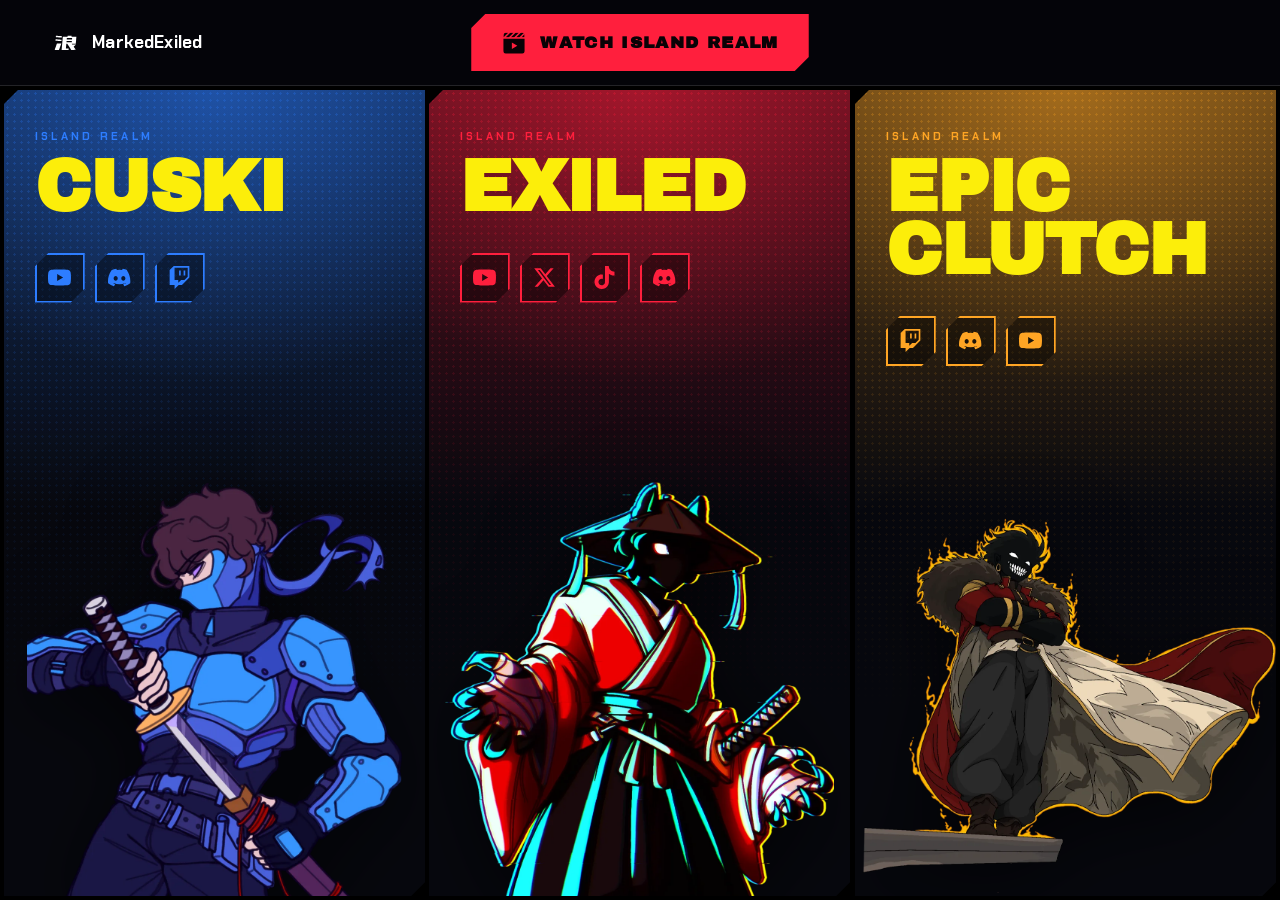
==== commit 0394459a: "Island Realm: character art at the foot of each panel Cuski, Exiled and EpicClutch now stand at the " ====
--- a/islandrealm/index.html
+++ b/islandrealm/index.html
@@ -120,7 +120,10 @@
         </div>
       </div>
 
-      <div class="cast__art" aria-hidden="true"><span>Art</span></div>
+      <div class="cast__art">
+        <img class="cast__art-img" src="../assets/islandrealm/cuski.webp"
+             alt="Cuski — Island Realm character art" width="996" height="1100" loading="eager" decoding="async" fetchpriority="high">
+      </div>
     </section>
 
     <section class="cast__panel cast__panel--exiled">
@@ -147,7 +150,10 @@
         </div>
       </div>
 
-      <div class="cast__art" aria-hidden="true"><span>Art</span></div>
+      <div class="cast__art">
+        <img class="cast__art-img" src="../assets/islandrealm/exiled.webp"
+             alt="Exiled — Island Realm character art" width="1035" height="1100" loading="eager" decoding="async" fetchpriority="high">
+      </div>
     </section>
 
     <section class="cast__panel cast__panel--epic">
@@ -171,7 +177,10 @@
         </div>
       </div>
 
-      <div class="cast__art" aria-hidden="true"><span>Art</span></div>
+      <div class="cast__art">
+        <img class="cast__art-img" src="../assets/islandrealm/epicclutch.webp"
+             alt="EpicClutch — Island Realm character art" width="1175" height="1100" loading="eager" decoding="async" fetchpriority="high">
+      </div>
     </section>
 
   </main>
--- a/css/islandrealm.css
+++ b/css/islandrealm.css
@@ -234,21 +234,28 @@
 
 /* ---------- art (dropped in later) ---------- */
 
+/* The art sits at the foot of its panel and bleeds past the padding to
+   the panel's own edges, so the figure stands on the bottom rather than
+   floating in a box. */
 .cast__art {
   position: relative;
   z-index: 2;
-  margin-top: clamp(30px, 5vh, 70px);
-  min-height: clamp(160px, 34vh, 340px);
-  display: grid;
-  place-items: center;
-  border: 2px dashed rgba(255, 255, 255, 0.12);
-}
-.cast__art span {
-  font-family: var(--display);
-  font-size: 10px;
-  letter-spacing: 0.32em;
-  text-transform: uppercase;
-  color: var(--ink-40);
+  margin: clamp(26px, 5vh, 60px) calc(-1 * clamp(18px, 2.4vw, 38px)) calc(-1 * clamp(24px, 3vw, 46px));
+  display: flex;
+  justify-content: center;
+  align-items: flex-end;
+  pointer-events: none;
+}
+
+.cast__art-img {
+  display: block;
+  width: auto;
+  height: auto;
+  max-width: 100%;
+  max-height: clamp(260px, 46vh, 560px);
+  object-fit: contain;
+  object-position: bottom center;
+  filter: drop-shadow(0 18px 40px rgba(0, 0, 0, 0.6));
 }
 
 /* ---------- stacked on small screens ---------- */
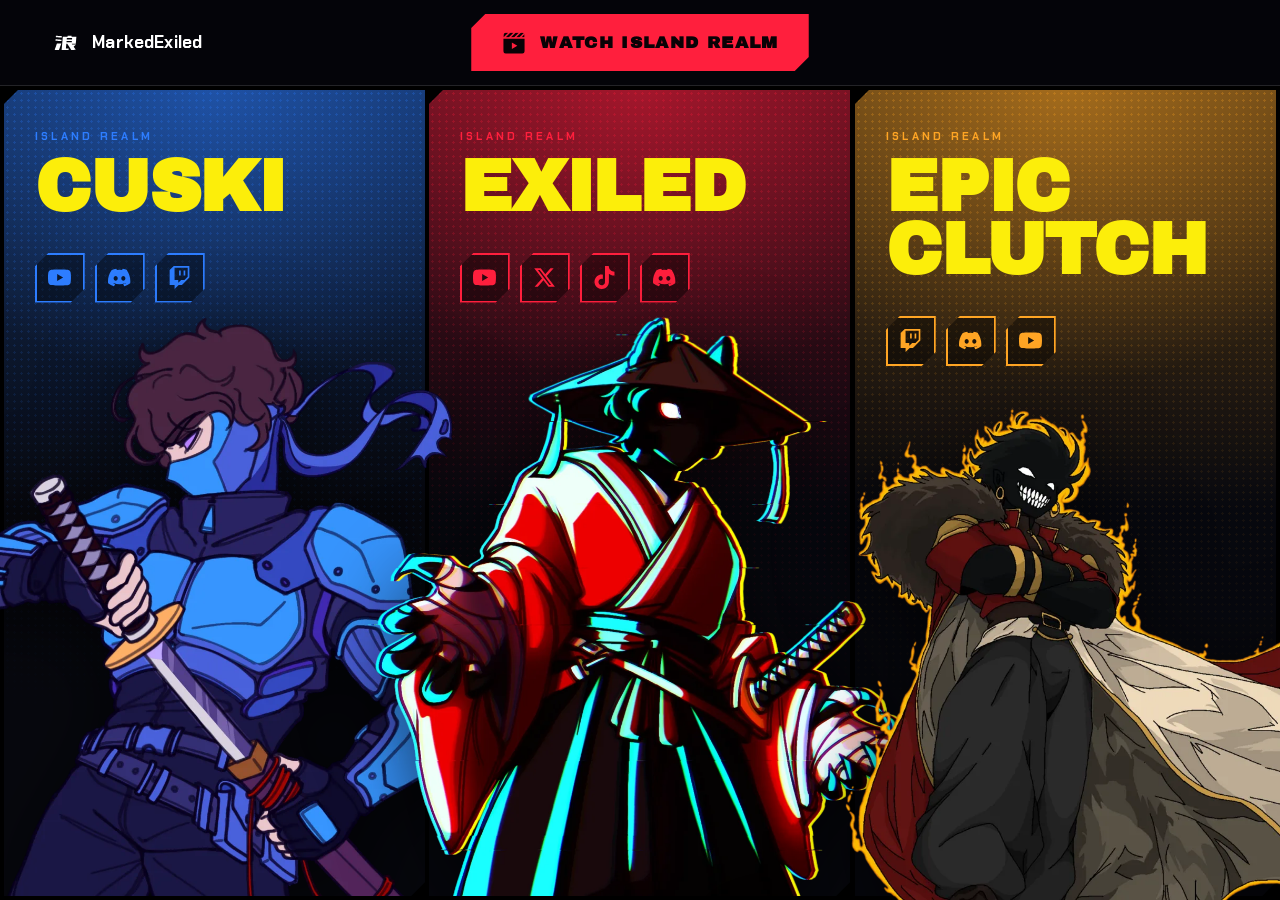
==== commit 25f2cb66: "Island Realm: art crosses the dividers, stays below the socials I read the last note backwards and l" ====
--- a/islandrealm/index.html
+++ b/islandrealm/index.html
@@ -120,10 +120,6 @@
         </div>
       </div>
 
-      <div class="cast__art">
-        <img class="cast__art-img" src="../assets/islandrealm/cuski.webp"
-             alt="Cuski — Island Realm character art" width="996" height="1100" loading="eager" decoding="async" fetchpriority="high">
-      </div>
     </section>
 
     <section class="cast__panel cast__panel--exiled">
@@ -150,10 +146,6 @@
         </div>
       </div>
 
-      <div class="cast__art">
-        <img class="cast__art-img" src="../assets/islandrealm/exiled.webp"
-             alt="Exiled — Island Realm character art" width="1035" height="1100" loading="eager" decoding="async" fetchpriority="high">
-      </div>
     </section>
 
     <section class="cast__panel cast__panel--epic">
@@ -177,11 +169,25 @@
         </div>
       </div>
 
-      <div class="cast__art">
+    </section>
+
+    <!-- Art lives above the panels, not inside them: a panel clips its
+         own children, and the figures have to be able to cross the
+         dividers and be cut only by the edge of the screen. -->
+    <div class="cast__art-layer" id="artLayer" aria-hidden="true">
+      <div class="cast__art cast__art--cuski">
+        <img class="cast__art-img" src="../assets/islandrealm/cuski.webp"
+             alt="Cuski — Island Realm character art" width="996" height="1100" loading="eager" decoding="async" fetchpriority="high">
+      </div>
+      <div class="cast__art cast__art--exiled">
+        <img class="cast__art-img" src="../assets/islandrealm/exiled.webp"
+             alt="Exiled — Island Realm character art" width="1035" height="1100" loading="eager" decoding="async" fetchpriority="high">
+      </div>
+      <div class="cast__art cast__art--epic">
         <img class="cast__art-img" src="../assets/islandrealm/epicclutch.webp"
              alt="EpicClutch — Island Realm character art" width="1175" height="1100" loading="eager" decoding="async" fetchpriority="high">
       </div>
-    </section>
+    </div>
 
   </main>
 
@@ -198,5 +204,6 @@
 </div>
 
 <script src="../js/site.js"></script>
+<script src="../js/islandrealm.js"></script>
 </body>
 </html>
--- a/css/islandrealm.css
+++ b/css/islandrealm.css
@@ -117,6 +117,8 @@
 /* ---------- the three panels ---------- */
 
 .cast {
+  position: relative;
+  overflow: hidden;
   display: grid;
   grid-template-columns: repeat(3, 1fr);
   gap: var(--gutter);
@@ -169,7 +171,7 @@
   mask-image: linear-gradient(180deg, #000 0%, rgba(0, 0, 0, 0.35) 42%, transparent 78%);
 }
 
-.cast__top { position: relative; z-index: 2; }
+.cast__top { position: relative; z-index: 3; }
 
 .cast__role {
   margin: 0 0 10px;
@@ -234,36 +236,63 @@
 
 /* ---------- art (dropped in later) ---------- */
 
-/* The art sits at the foot of its panel and bleeds past the padding to
-   the panel's own edges, so the figure stands on the bottom rather than
-   floating in a box. */
+/* The art sits in a layer over the panels rather than inside them. A
+   panel clips its own children - that is what gives it the chamfer - so
+   a figure placed inside can never cross the divider into the next
+   column. Up here it is cut only by the edge of the grid, which is the
+   edge of the screen.
+
+   Each box is positioned from measurements in js/islandrealm.js: the
+   panel's own column, starting below that panel's socials. */
+.cast__art-layer {
+  position: absolute;
+  inset: 0;
+  z-index: 2;
+  pointer-events: none;
+}
+
 .cast__art {
-  position: relative;
-  z-index: 2;
-  margin: clamp(26px, 5vh, 60px) calc(-1 * clamp(18px, 2.4vw, 38px)) calc(-1 * clamp(24px, 3vw, 46px));
-  display: flex;
-  justify-content: center;
-  align-items: flex-end;
-  pointer-events: none;
+  position: absolute;
+  /* left/top/width/height come from the script */
+  overflow: visible;
 }
 
 .cast__art-img {
-  display: block;
+  position: absolute;
+  bottom: var(--art-y, 0%);
+  left: var(--art-x, 50%);
+  translate: -50% 0;
+  height: var(--art-h, 100%);
   width: auto;
-  height: auto;
-  max-width: 100%;
-  max-height: clamp(260px, 46vh, 560px);
+  /* overrides the global img { max-width: 100% } so a wide figure can
+     run past its own column instead of being shrunk to fit it */
+  max-width: none;
   object-fit: contain;
   object-position: bottom center;
   filter: drop-shadow(0 18px 40px rgba(0, 0, 0, 0.6));
 }
 
+/* EpicClutch carries a flame above his head and a plank below his
+   boots, so at a shared height his figure reads smaller than the other
+   two. Scaled up and dropped, he tops out level with them and only the
+   plank leaves the frame. He also stands left of centre in his own
+   artwork, the cape filling the right half, so he is nudged across. */
+.cast__panel--epic ~ .cast__art-layer .cast__art--epic .cast__art-img,
+.cast__art--epic .cast__art-img {
+  --art-h: 132%;
+  --art-y: -32%;
+  --art-x: 62%;
+}
+
 /* ---------- stacked on small screens ---------- */
 
 @media (max-width: 900px) {
   .cast { grid-template-columns: 1fr; min-height: 0; }
-  .cast__panel { min-height: 70svh; }
-  .cast__art { min-height: clamp(140px, 26vh, 240px); }
+
+  /* Stacked, each panel is close to a screenful so the figure still has
+     real room under the socials - at 70svh the art was squeezed to
+     around 240px and read as an afterthought. */
+  .cast__panel { min-height: 92svh; }
 }
 
 @media (max-width: 620px) {
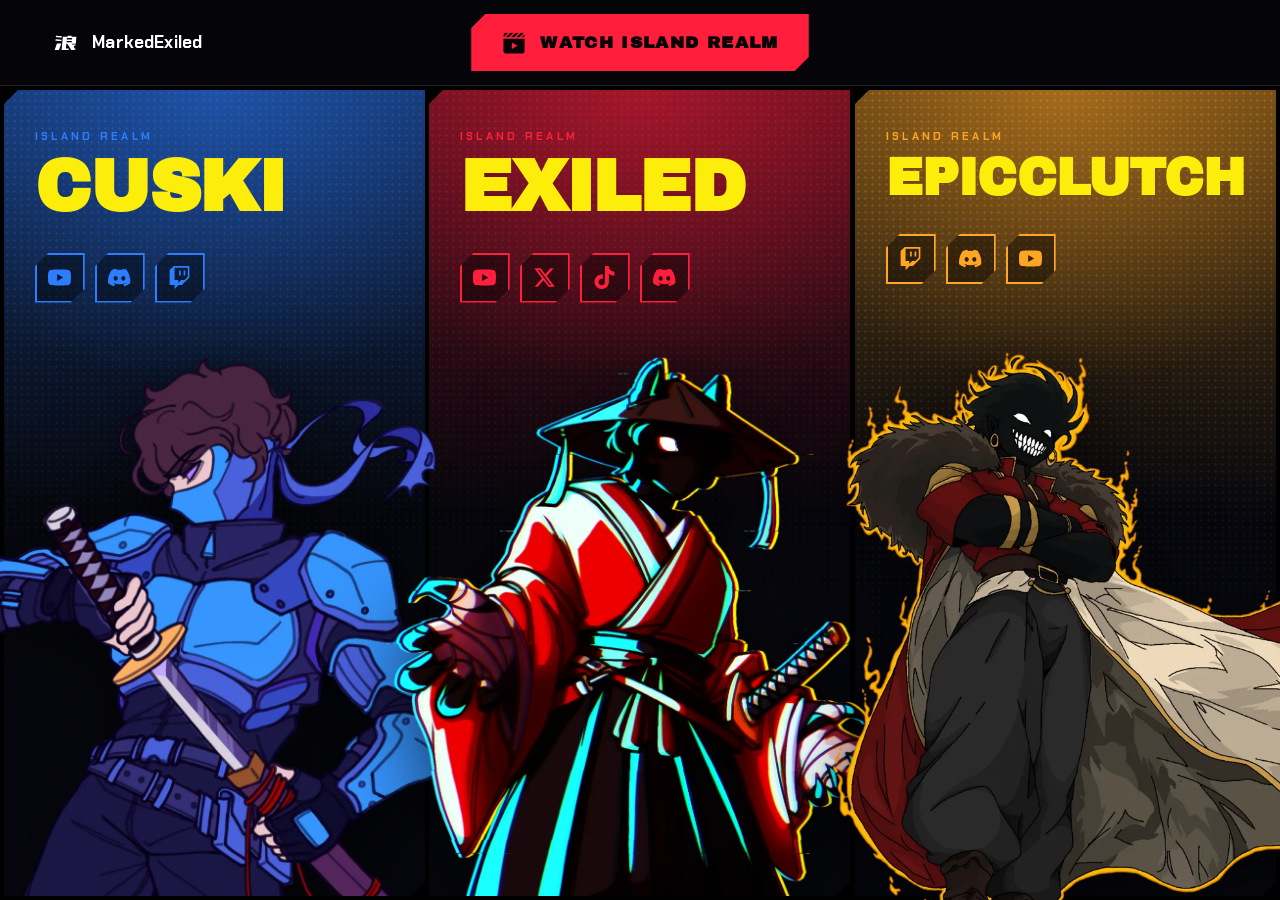
==== commit e21a4848: "Island Realm: line the three heads up EpicClutch's head sat 85px below the other two. Most of that w" ====
--- a/islandrealm/index.html
+++ b/islandrealm/index.html
@@ -154,7 +154,7 @@
 
       <div class="cast__top">
         <p class="cast__role">Island Realm</p>
-        <h2 class="cast__name">Epic<wbr>Clutch</h2>
+        <h2 class="cast__name">EpicClutch</h2>
 
         <div class="cast__socials" aria-label="EpicClutch — socials">
           <a class="cast__social" href="https://www.twitch.tv/epicclutch_" target="_blank" rel="noopener" aria-label="EpicClutch on Twitch">
--- a/css/islandrealm.css
+++ b/css/islandrealm.css
@@ -194,8 +194,11 @@
   letter-spacing: -0.015em;
   text-transform: uppercase;
   color: var(--ir-yellow);
-  /* a long name stacks on the <wbr> rather than running out of its panel */
-  overflow-wrap: break-word;
+  /* Every name holds one line. A wrapped name would push its own header
+     - and so the figure under it - lower than the other two columns, and
+     the three heads would stop reading as a row. A name too long for its
+     panel at this size is stepped down to fit by js/islandrealm.js. */
+  white-space: nowrap;
 }
 
 /* ---------- socials (filled in later) ---------- */
@@ -262,7 +265,7 @@
   bottom: var(--art-y, 0%);
   left: var(--art-x, 50%);
   translate: -50% 0;
-  height: var(--art-h, 100%);
+  height: var(--art-h, 93%);
   width: auto;
   /* overrides the global img { max-width: 100% } so a wide figure can
      run past its own column instead of being shrunk to fit it */
@@ -272,15 +275,20 @@
   filter: drop-shadow(0 18px 40px rgba(0, 0, 0, 0.6));
 }
 
-/* EpicClutch carries a flame above his head and a plank below his
-   boots, so at a shared height his figure reads smaller than the other
-   two. Scaled up and dropped, he tops out level with them and only the
-   plank leaves the frame. He also stands left of centre in his own
-   artwork, the cape filling the right half, so he is nudged across. */
-.cast__panel--epic ~ .cast__art-layer .cast__art--epic .cast__art-img,
+/* EpicClutch carries a flame above his head and a plank below his boots,
+   so at a shared height his figure reads smaller than the other two and
+   his head sits lower in its own frame: measured off the artwork, the
+   heads start 1.9% (Cuski), 3.0% (Exiled) and 6.9% (EpicClutch) of the
+   way down. He is scaled up to match their build, then lifted by that
+   difference so the three heads line up, which costs only the plank at
+   the bottom of the frame. He also stands left of centre in his own
+   artwork, the cape filling the right half, so he is nudged across.
+
+   Every value here is a share of the same art box, so the heads stay
+   level at any width rather than only at the one they were set on. */
 .cast__art--epic .cast__art-img {
-  --art-h: 132%;
-  --art-y: -32%;
+  --art-h: 123%;
+  --art-y: -24%;
   --art-x: 62%;
 }
 
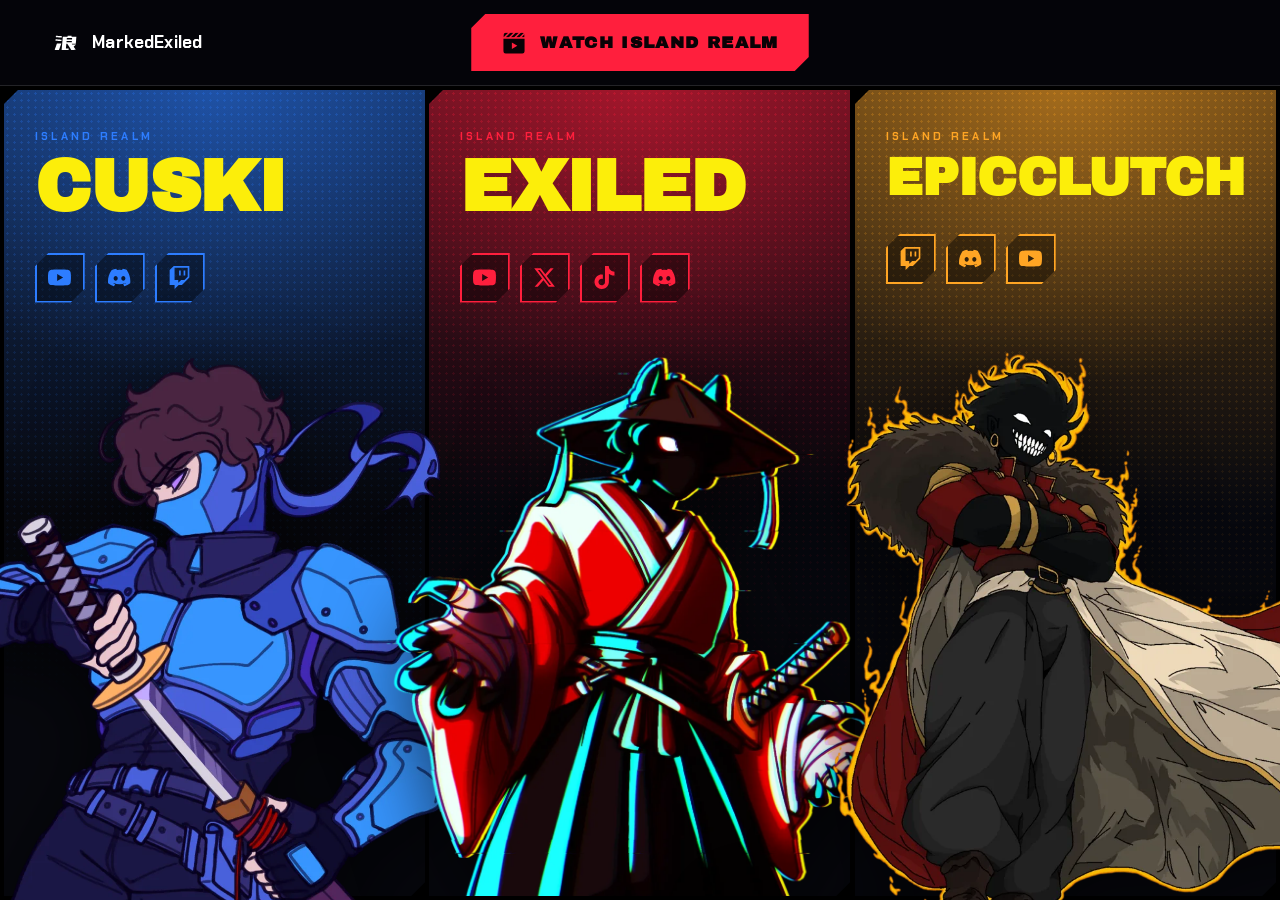
==== commit 3cb83abc: "Island Realm: own link card, and fix the name fit in Firefox The names are stepped down to fit their" ====
--- a/islandrealm/index.html
+++ b/islandrealm/index.html
@@ -16,15 +16,16 @@
 <meta property="og:url" content="https://www.markedexiled.com/islandrealm/">
 <meta property="og:title" content="Island Realm - Cast &amp; Socials">
 <meta property="og:description" content="The cast behind Island Realm: Cuski, Exiled and EpicClutch.">
-<meta property="og:image" content="https://www.markedexiled.com/assets/og-image.png">
+<meta property="og:image" content="https://www.markedexiled.com/assets/og-islandrealm.png">
 <meta property="og:image:width" content="1200">
 <meta property="og:image:height" content="630">
+<meta property="og:image:alt" content="Cuski, Exiled and EpicClutch on the Island Realm cast page.">
 <meta property="og:locale" content="en_GB">
 
 <meta name="twitter:card" content="summary_large_image">
 <meta name="twitter:title" content="Island Realm - Cast &amp; Socials">
 <meta name="twitter:description" content="The cast behind Island Realm: Cuski, Exiled and EpicClutch.">
-<meta name="twitter:image" content="https://www.markedexiled.com/assets/og-image.png">
+<meta name="twitter:image" content="https://www.markedexiled.com/assets/og-islandrealm.png">
 
 <link rel="icon" href="../assets/exiled.svg" type="image/svg+xml">
 <link rel="apple-touch-icon" href="../assets/og-image.png">
--- a/css/islandrealm.css
+++ b/css/islandrealm.css
@@ -275,6 +275,18 @@
   filter: drop-shadow(0 18px 40px rgba(0, 0, 0, 0.6));
 }
 
+/* Cuski's artwork is cropped flat at its own left edge - his forearm is
+   sliced off between 38% and 50% down the frame, and that cut landed a
+   few pixels inside the page, leaving a chopped arm with background
+   beside it. He is scaled up until the cut clears the page edge, where
+   the figure just reads as running off the screen, and dropped by the
+   same amount so his head stays level with the other two. */
+.cast__art--cuski .cast__art-img {
+  --art-h: 100%;
+  --art-y: -7%;
+  --art-x: 47%;
+}
+
 /* EpicClutch carries a flame above his head and a plank below his boots,
    so at a shared height his figure reads smaller than the other two and
    his head sits lower in its own frame: measured off the artwork, the
